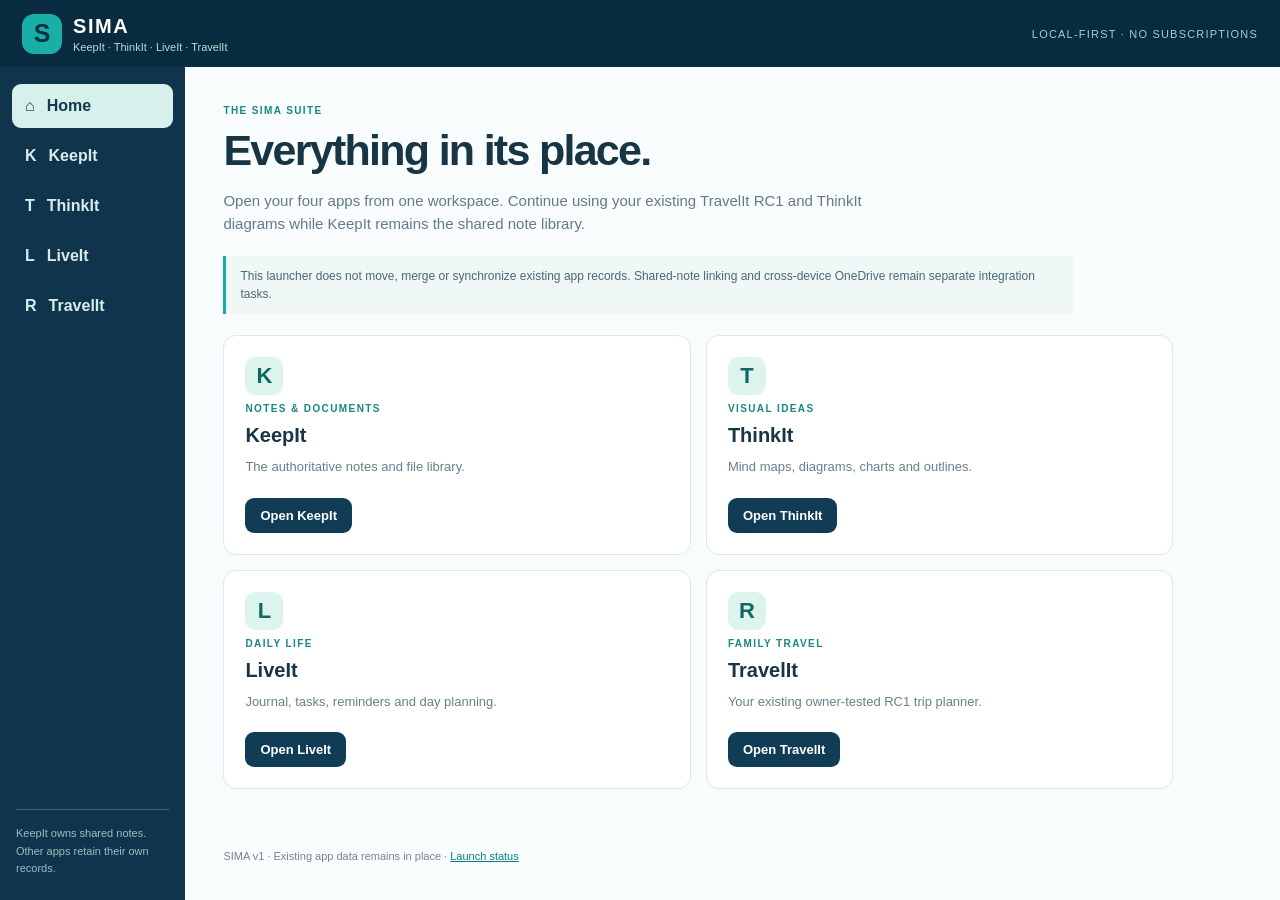
==== sima/index.html @ 82db2c71 "SIMA v1: additive four-app shared workspace and data-ownership registry" ====
<!doctype html>
<html lang="en"><head><meta charset="utf-8"><meta name="viewport" content="width=device-width,initial-scale=1,viewport-fit=cover"><meta name="theme-color" content="#113149"><title>SIMA — Four apps, one place</title><meta name="description" content="KeepIt, ThinkIt, LiveIt and TravelIt from one suite."><meta http-equiv="Content-Security-Policy" content="default-src 'self'; script-src 'self'; style-src 'self'; img-src 'self' data:; connect-src 'self'; frame-src 'self'; object-src 'none'; base-uri 'none'"><link rel="manifest" href="./manifest.webmanifest"><link rel="icon" href="./icon.svg" type="image/svg+xml"><link rel="stylesheet" href="./style.css"></head>
<body><header class="top"><a class="brand" href="./"><b class="logo">S</b><span><strong>SIMA</strong><small>KeepIt · ThinkIt · LiveIt · TravelIt</small></span></a><span class="topright">Local-first · No subscriptions</span></header>
<div class="layout"><nav aria-label="Apps" class="nav"><button type="button" data-app="home" aria-current="page">⌂ <span>Home</span></button><button type="button" data-app="keepit">K <span>KeepIt</span></button><button type="button" data-app="thinkit">T <span>ThinkIt</span></button><button type="button" data-app="liveit">L <span>LiveIt</span></button><button type="button" data-app="travelit">R <span>TravelIt</span></button><p class="navnote">KeepIt owns shared notes. Other apps retain their own records.</p></nav>
<main><section id="home"><div class="eyebrow">THE SIMA SUITE</div><h1>Everything in its place.</h1><p class="lead">Open your four apps from one workspace. Continue using your existing TravelIt RC1 and ThinkIt diagrams while KeepIt remains the shared note library.</p><p class="notice">This launcher does not move, merge or synchronize existing app records. Shared-note linking and cross-device OneDrive remain separate integration tasks.</p>
<div class="cards"><article><div class="symbol">K</div><div class="meta">NOTES &amp; DOCUMENTS</div><h2>KeepIt</h2><p>The authoritative notes and file library.</p><a href="https://kdg-007.github.io/" target="_blank" rel="noopener noreferrer">Open KeepIt</a></article><article><div class="symbol">T</div><div class="meta">VISUAL IDEAS</div><h2>ThinkIt</h2><p>Mind maps, diagrams, charts and outlines.</p><a href="/thinkit/" target="_blank" rel="noopener noreferrer">Open ThinkIt</a></article><article><div class="symbol">L</div><div class="meta">DAILY LIFE</div><h2>LiveIt</h2><p>Journal, tasks, reminders and day planning.</p><a href="https://kdg-007.github.io/?connected-app=liveit" target="_blank" rel="noopener noreferrer">Open LiveIt</a></article><article><div class="symbol">R</div><div class="meta">FAMILY TRAVEL</div><h2>TravelIt</h2><p>Your existing owner-tested RC1 trip planner.</p><a href="/" target="_blank" rel="noopener noreferrer">Open TravelIt</a></article></div></section>
<section id="active" hidden><div class="apphead"><div><div id="group" class="eyebrow"></div><h1 id="appname">Workspace</h1><p id="summary"></p></div><a id="full" href="/" target="_blank" rel="noopener noreferrer">Open full screen</a></div><p id="status" class="status"></p><div id="pane" hidden><iframe id="appframe" title="App workspace" loading="eager"></iframe></div><div id="external" hidden><h2 id="externalname"></h2><p>Open this application directly so it can use its existing browser storage and account permissions. No migration or sign-in is performed by SIMA.</p><a id="externalurl" href="/" target="_blank" rel="noopener noreferrer">Open application</a></div><details><summary>Data ownership and shared notes</summary><p id="data"></p><p id="notes"></p></details></section>
<footer>SIMA v1 · Existing app data remains in place · <a href="https://github.com/kdg-007/keepit-build-private/issues/22" target="_blank" rel="noopener noreferrer">Launch status</a></footer></main></div><script type="module" src="./app.js"></script></body></html>
---- sima/style.css ----
:root{font-family:-apple-system,BlinkMacSystemFont,"Segoe UI",Arial,sans-serif;color:#183545;background:#f9fcfc}*{box-sizing:border-box}body{margin:0}a{color:inherit}button{font:inherit;cursor:pointer}.top{height:67px;background:#082b40;color:#fff;display:flex;align-items:center;justify-content:space-between;padding:11px 22px}.brand{display:flex;align-items:center;gap:11px;text-decoration:none}.logo{height:40px;width:40px;display:grid;place-items:center;background:#19afa8;border-radius:12px;font-size:25px;color:#083244}.brand strong{display:block;font-size:20px;letter-spacing:.08em}.brand small{display:block;color:#b9dbd7;font-size:11px;margin-top:3px}.topright{font-size:11px;letter-spacing:.11em;text-transform:uppercase;color:#a0d1ce}.layout{display:grid;grid-template-columns:185px minmax(0,1fr);min-height:calc(100dvh - 67px)}.nav{background:#10344b;padding:17px 12px;display:flex;flex-direction:column;gap:6px;color:#d7edeb}.nav button{border:0;background:none;color:inherit;text-align:left;padding:12px 13px;border-radius:9px;font-weight:700;min-height:44px;display:flex;align-items:center;gap:12px}.nav button:first-letter{font-size:16px}.nav button:hover{background:#ffffff12}.nav button[aria-current=page]{background:#d7f0eb;color:#123b4b}.navnote{font-size:11px;color:#9bbfc2;line-height:1.6;margin:auto 4px 5px;padding-top:15px;border-top:1px solid #446579}main{padding:clamp(18px,3vw,40px);min-width:0;display:flex;flex-direction:column;gap:20px}.eyebrow,.meta{font-size:10px;font-weight:850;letter-spacing:.14em;color:#168782}h1{font-size:clamp(29px,4vw,43px);line-height:1.14;letter-spacing:-.04em;margin:10px 0 15px}p{line-height:1.5}.lead{max-width:670px;color:#617b8a;font-size:15px}.notice{font-size:12px;color:#4a6773;border-left:3px solid #16aaa5;padding:11px 14px;background:#eff8f6;max-width:850px;margin:21px 0}.cards{display:grid;grid-template-columns:repeat(2,minmax(220px,1fr));max-width:950px;gap:15px}.cards article{background:#fff;border:1px solid #dde8e8;border-radius:13px;padding:21px;display:flex;flex-direction:column;align-items:flex-start;gap:8px;min-height:210px}.cards h2{margin:2px 0;font-size:20px}.cards p{color:#67808b;font-size:13px;margin:0 0 13px}.cards a,#full,#externalurl{display:inline-block;background:#103d55;color:#fff;text-decoration:none;border-radius:9px;padding:10px 15px;font-size:13px;font-weight:750;margin-top:auto}.symbol{width:38px;height:38px;border-radius:11px;background:#dcf4ed;display:grid;place-items:center;color:#126762;font-size:22px;font-weight:800}.apphead{display:flex;align-items:center;justify-content:space-between;gap:20px}.apphead h1{font-size:25px;margin:5px 0}.apphead p{font-size:13px;color:#607c86;margin:0}.status{font-size:12px;color:#4b7a7d;margin:0}.status:before{content:'● ';color:#159d99}#active{flex:1;min-height:0;display:flex;flex-direction:column;gap:10px}#active[hidden],#pane[hidden],#external[hidden]{display:none!important}#pane{border:1px solid #d8e5e4;border-radius:10px;overflow:hidden;background:#fff;height:calc(100dvh - 279px);min-height:510px}iframe{border:0;display:block;width:100%;height:100%}#external{border:1px solid #dbe6e5;border-radius:13px;background:white;padding:35px;max-width:660px}#external h2{margin:0}#external p{color:#617e88;font-size:14px;max-width:520px}details{font-size:12px;color:#5d7482}summary{cursor:pointer;font-weight:750}footer{font-size:11px;color:#718892;margin-top:auto;padding-top:15px}footer a{color:#0a8285}:focus-visible{outline:3px solid #17b5ae;outline-offset:2px}@media(max-width:700px){.top{height:58px;padding:7px 12px}.topright{display:none}.logo{width:35px;height:35px;font-size:20px}.brand strong{font-size:16px}.brand small{font-size:10px}.layout{display:flex;flex-direction:column;min-height:calc(100dvh - 58px)}.nav{position:sticky;top:0;z-index:4;flex-direction:row;padding:5px;overflow-x:auto;min-height:57px}.nav button{flex:1 0 auto;display:flex;flex-direction:column;gap:2px;align-items:center;font-size:10px;padding:4px 9px;min-height:46px}.navnote{display:none}main{padding:17px 12px}.cards{grid-template-columns:1fr;gap:10px}.cards article{min-height:0;display:grid;grid-template-columns:38px 1fr auto;align-items:center;gap:7px 12px;padding:13px}.cards .symbol{grid-row:1/4}.cards .meta{grid-column:2}.cards h2{grid-column:2;font-size:16px}.cards p{grid-column:2;grid-row:3;font-size:11px;margin:0}.cards a{grid-column:3;grid-row:1/4;font-size:11px;padding:10px 12px}.apphead h1{font-size:21px}.apphead p{font-size:11px}#full{font-size:11px;padding:9px 10px;white-space:nowrap}#pane{height:calc(100dvh - 239px);min-height:350px}main:has(#active:not([hidden])){padding:10px 5px}main:has(#active:not([hidden])) .apphead,main:has(#active:not([hidden])) .status,main:has(#active:not([hidden])) details{margin:0 8px}main:has(#active:not([hidden])) footer{display:none}}@media(max-width:380px){.cards article{grid-template-columns:36px 1fr}.cards a{grid-row:4;grid-column:2;justify-self:start}}
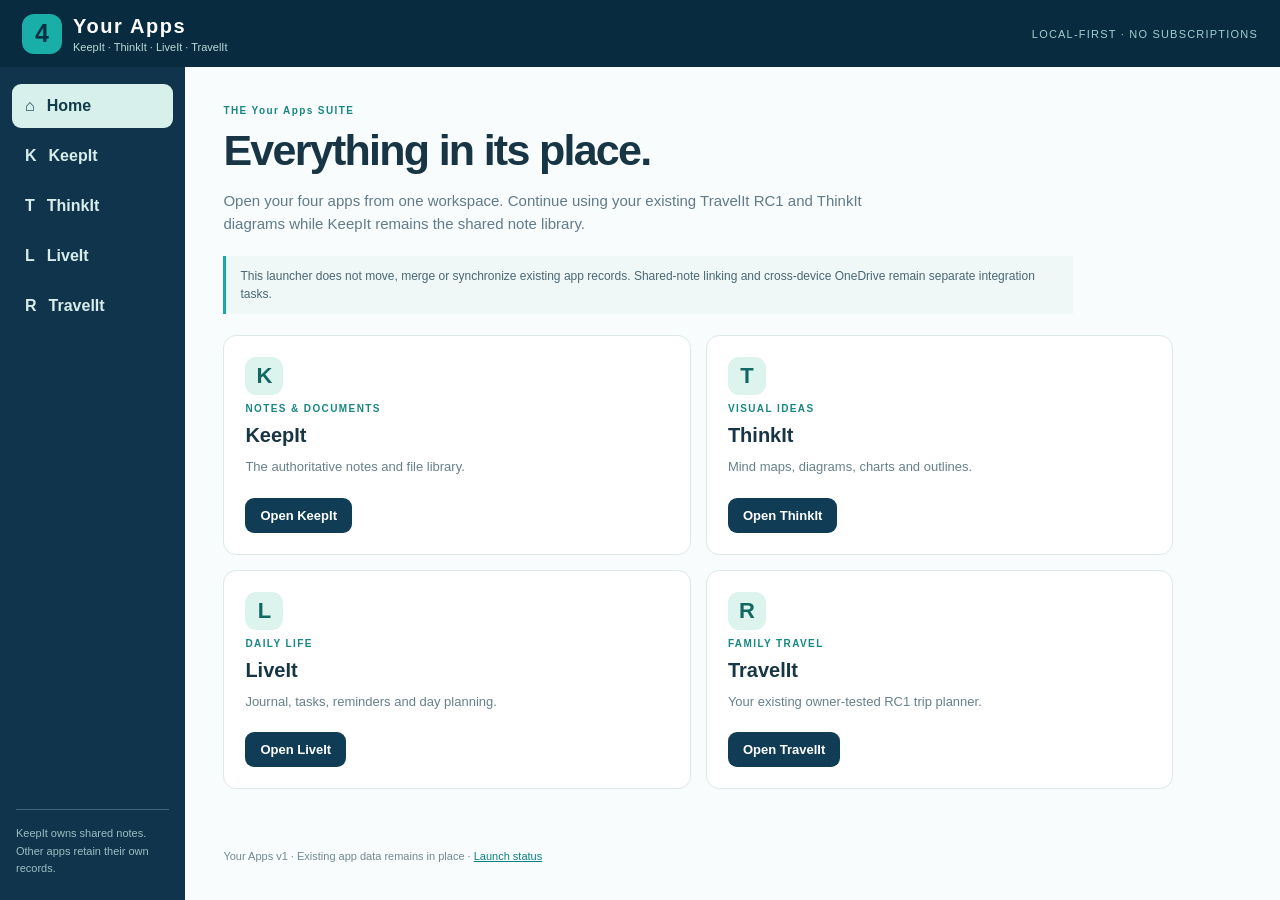
==== commit 238c3851: "Remove unapproved brand; rename live launcher to Your Apps with backward-compatible route" ====
--- a/sima/index.html
+++ b/sima/index.html
@@ -1,8 +1,8 @@
 <!doctype html>
-<html lang="en"><head><meta charset="utf-8"><meta name="viewport" content="width=device-width,initial-scale=1,viewport-fit=cover"><meta name="theme-color" content="#113149"><title>SIMA — Four apps, one place</title><meta name="description" content="KeepIt, ThinkIt, LiveIt and TravelIt from one suite."><meta http-equiv="Content-Security-Policy" content="default-src 'self'; script-src 'self'; style-src 'self'; img-src 'self' data:; connect-src 'self'; frame-src 'self'; object-src 'none'; base-uri 'none'"><link rel="manifest" href="./manifest.webmanifest"><link rel="icon" href="./icon.svg" type="image/svg+xml"><link rel="stylesheet" href="./style.css"></head>
-<body><header class="top"><a class="brand" href="./"><b class="logo">S</b><span><strong>SIMA</strong><small>KeepIt · ThinkIt · LiveIt · TravelIt</small></span></a><span class="topright">Local-first · No subscriptions</span></header>
+<html lang="en"><head><meta charset="utf-8"><meta name="viewport" content="width=device-width,initial-scale=1,viewport-fit=cover"><meta name="theme-color" content="#113149"><title>Your Apps — KeepIt · ThinkIt · LiveIt · TravelIt</title><meta name="description" content="KeepIt, ThinkIt, LiveIt and TravelIt from one suite."><meta http-equiv="Content-Security-Policy" content="default-src 'self'; script-src 'self'; style-src 'self'; img-src 'self' data:; connect-src 'self'; frame-src 'self'; object-src 'none'; base-uri 'none'"><link rel="manifest" href="./manifest.webmanifest"><link rel="icon" href="./icon.svg" type="image/svg+xml"><link rel="stylesheet" href="./style.css"></head>
+<body><header class="top"><a class="brand" href="./"><b class="logo">4</b><span><strong>Your Apps</strong><small>KeepIt · ThinkIt · LiveIt · TravelIt</small></span></a><span class="topright">Local-first · No subscriptions</span></header>
 <div class="layout"><nav aria-label="Apps" class="nav"><button type="button" data-app="home" aria-current="page">⌂ <span>Home</span></button><button type="button" data-app="keepit">K <span>KeepIt</span></button><button type="button" data-app="thinkit">T <span>ThinkIt</span></button><button type="button" data-app="liveit">L <span>LiveIt</span></button><button type="button" data-app="travelit">R <span>TravelIt</span></button><p class="navnote">KeepIt owns shared notes. Other apps retain their own records.</p></nav>
-<main><section id="home"><div class="eyebrow">THE SIMA SUITE</div><h1>Everything in its place.</h1><p class="lead">Open your four apps from one workspace. Continue using your existing TravelIt RC1 and ThinkIt diagrams while KeepIt remains the shared note library.</p><p class="notice">This launcher does not move, merge or synchronize existing app records. Shared-note linking and cross-device OneDrive remain separate integration tasks.</p>
-<div class="cards"><article><div class="symbol">K</div><div class="meta">NOTES &amp; DOCUMENTS</div><h2>KeepIt</h2><p>The authoritative notes and file library.</p><a href="https://kdg-007.github.io/" target="_blank" rel="noopener noreferrer">Open KeepIt</a></article><article><div class="symbol">T</div><div class="meta">VISUAL IDEAS</div><h2>ThinkIt</h2><p>Mind maps, diagrams, charts and outlines.</p><a href="/thinkit/" target="_blank" rel="noopener noreferrer">Open ThinkIt</a></article><article><div class="symbol">L</div><div class="meta">DAILY LIFE</div><h2>LiveIt</h2><p>Journal, tasks, reminders and day planning.</p><a href="https://kdg-007.github.io/?connected-app=liveit" target="_blank" rel="noopener noreferrer">Open LiveIt</a></article><article><div class="symbol">R</div><div class="meta">FAMILY TRAVEL</div><h2>TravelIt</h2><p>Your existing owner-tested RC1 trip planner.</p><a href="/" target="_blank" rel="noopener noreferrer">Open TravelIt</a></article></div></section>
-<section id="active" hidden><div class="apphead"><div><div id="group" class="eyebrow"></div><h1 id="appname">Workspace</h1><p id="summary"></p></div><a id="full" href="/" target="_blank" rel="noopener noreferrer">Open full screen</a></div><p id="status" class="status"></p><div id="pane" hidden><iframe id="appframe" title="App workspace" loading="eager"></iframe></div><div id="external" hidden><h2 id="externalname"></h2><p>Open this application directly so it can use its existing browser storage and account permissions. No migration or sign-in is performed by SIMA.</p><a id="externalurl" href="/" target="_blank" rel="noopener noreferrer">Open application</a></div><details><summary>Data ownership and shared notes</summary><p id="data"></p><p id="notes"></p></details></section>
-<footer>SIMA v1 · Existing app data remains in place · <a href="https://github.com/kdg-007/keepit-build-private/issues/22" target="_blank" rel="noopener noreferrer">Launch status</a></footer></main></div><script type="module" src="./app.js"></script></body></html>+<main><section id="home"><div class="eyebrow">THE Your Apps SUITE</div><h1>Everything in its place.</h1><p class="lead">Open your four apps from one workspace. Continue using your existing TravelIt RC1 and ThinkIt diagrams while KeepIt remains the shared note library.</p><p class="notice">This launcher does not move, merge or synchronize existing app records. Shared-note linking and cross-device OneDrive remain separate integration tasks.</p>
+<div class="cards"><article><div class="symbol">K</div><div class="meta">NOTES &amp; DOCUMENTS</div><h2>KeepIt</h2><p>The authoritative notes and file library.</p><a href="https://kdg-007.github.io/" target="_blank" rel="noopener noreferrer">Open KeepIt</a></article><article><div class="symbol">T</div><div class="meta">VISUAL IDEAS</div><h2>ThinkIt</h2><p>Mind maps, diagrams, charts and outlines.</p><a href="/thinkit/" target="_blank" rel="noopener noreferrer">Open ThinkIt</a></article><article><div class="symbol">L</div><div class="meta">DAILY LIFE</div><h2>LiveIt</h2><p>Journal, tasks, reminders and day planning.</p><a href="https://kdg-007.github.io/partners/liveit/thinkit/1a26c53e24e1b903260b/index.html" target="_blank" rel="noopener noreferrer">Open LiveIt</a></article><article><div class="symbol">R</div><div class="meta">FAMILY TRAVEL</div><h2>TravelIt</h2><p>Your existing owner-tested RC1 trip planner.</p><a href="/" target="_blank" rel="noopener noreferrer">Open TravelIt</a></article></div></section>
+<section id="active" hidden><div class="apphead"><div><div id="group" class="eyebrow"></div><h1 id="appname">Workspace</h1><p id="summary"></p></div><a id="full" href="/" target="_blank" rel="noopener noreferrer">Open full screen</a></div><p id="status" class="status"></p><div id="pane" hidden><iframe id="appframe" title="App workspace" loading="eager"></iframe></div><div id="external" hidden><h2 id="externalname"></h2><p>Open this application directly so it can use its existing browser storage and account permissions. No migration or sign-in is performed by Your Apps.</p><a id="externalurl" href="/" target="_blank" rel="noopener noreferrer">Open application</a></div><details><summary>Data ownership and shared notes</summary><p id="data"></p><p id="notes"></p></details></section>
+<footer>Your Apps v1 · Existing app data remains in place · <a href="https://github.com/kdg-007/keepit-build-private/issues/22" target="_blank" rel="noopener noreferrer">Launch status</a></footer></main></div><script type="module" src="./app.js"></script></body></html>
